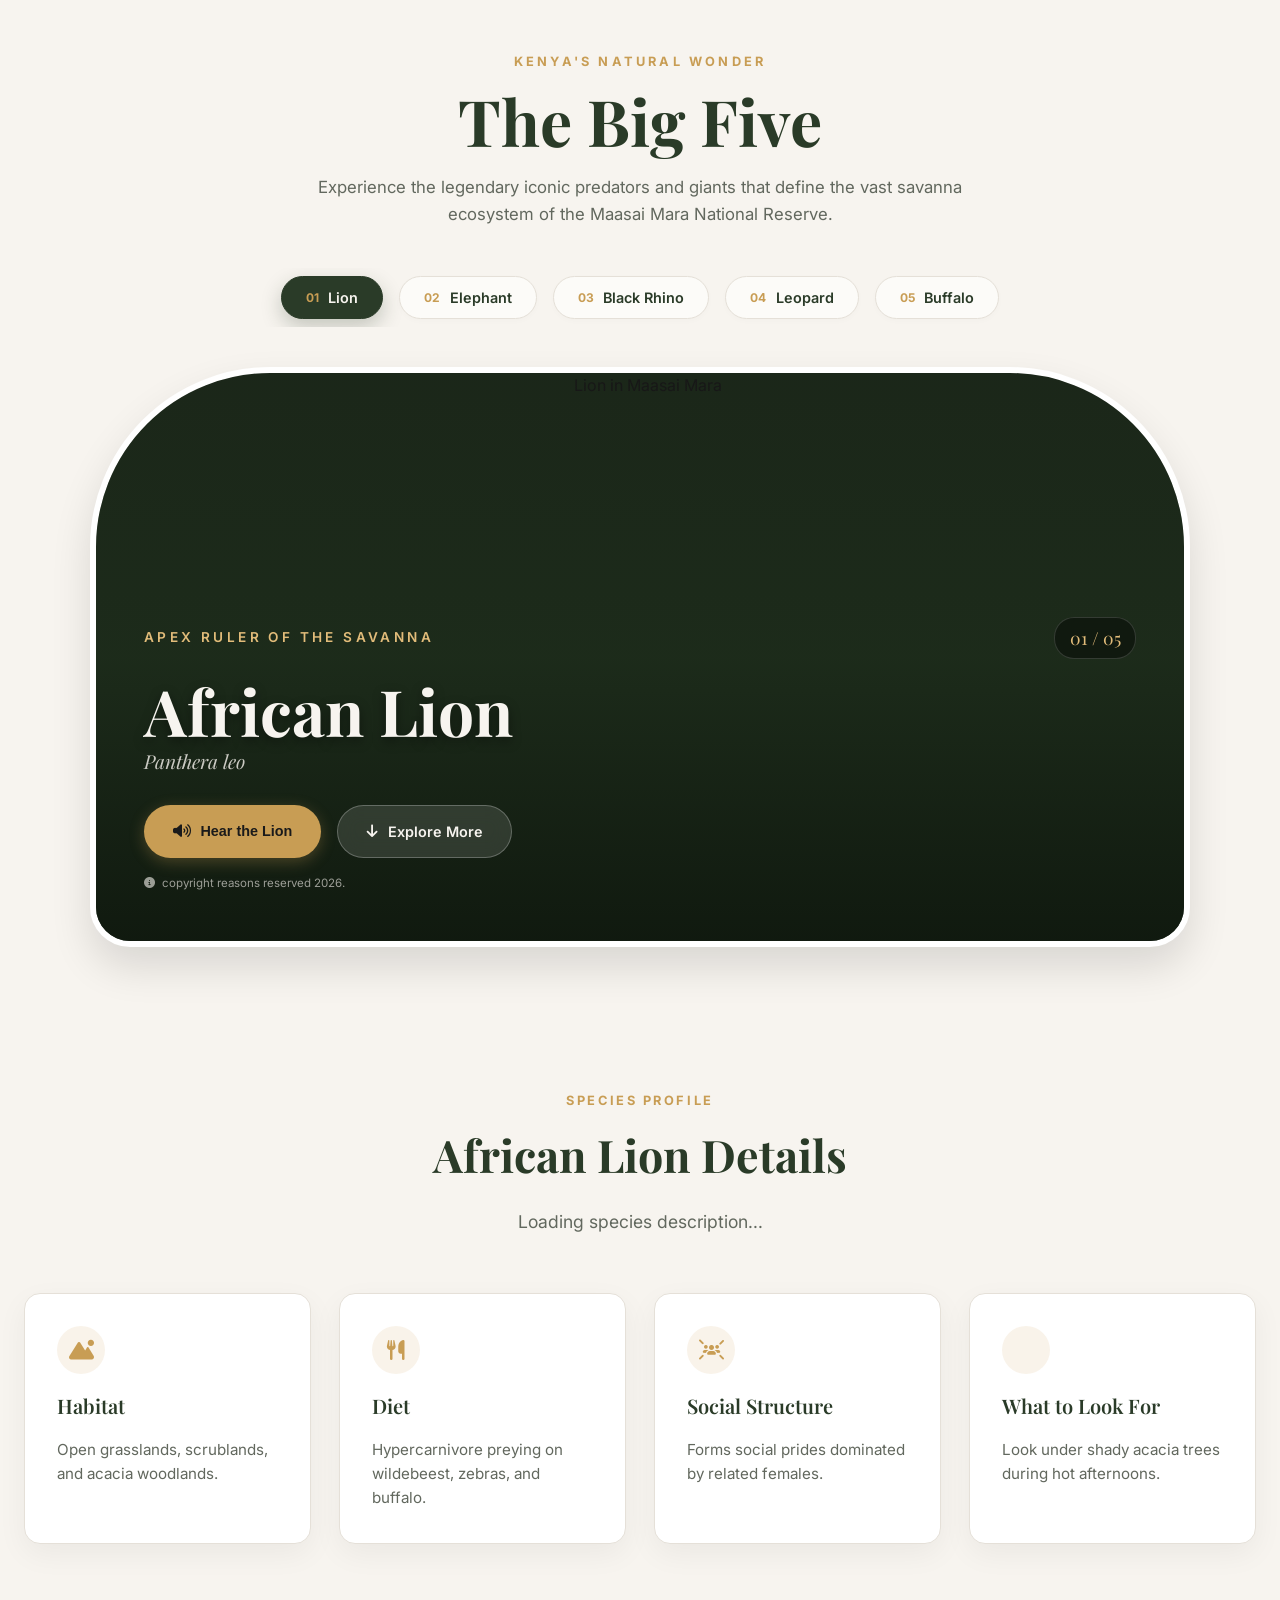
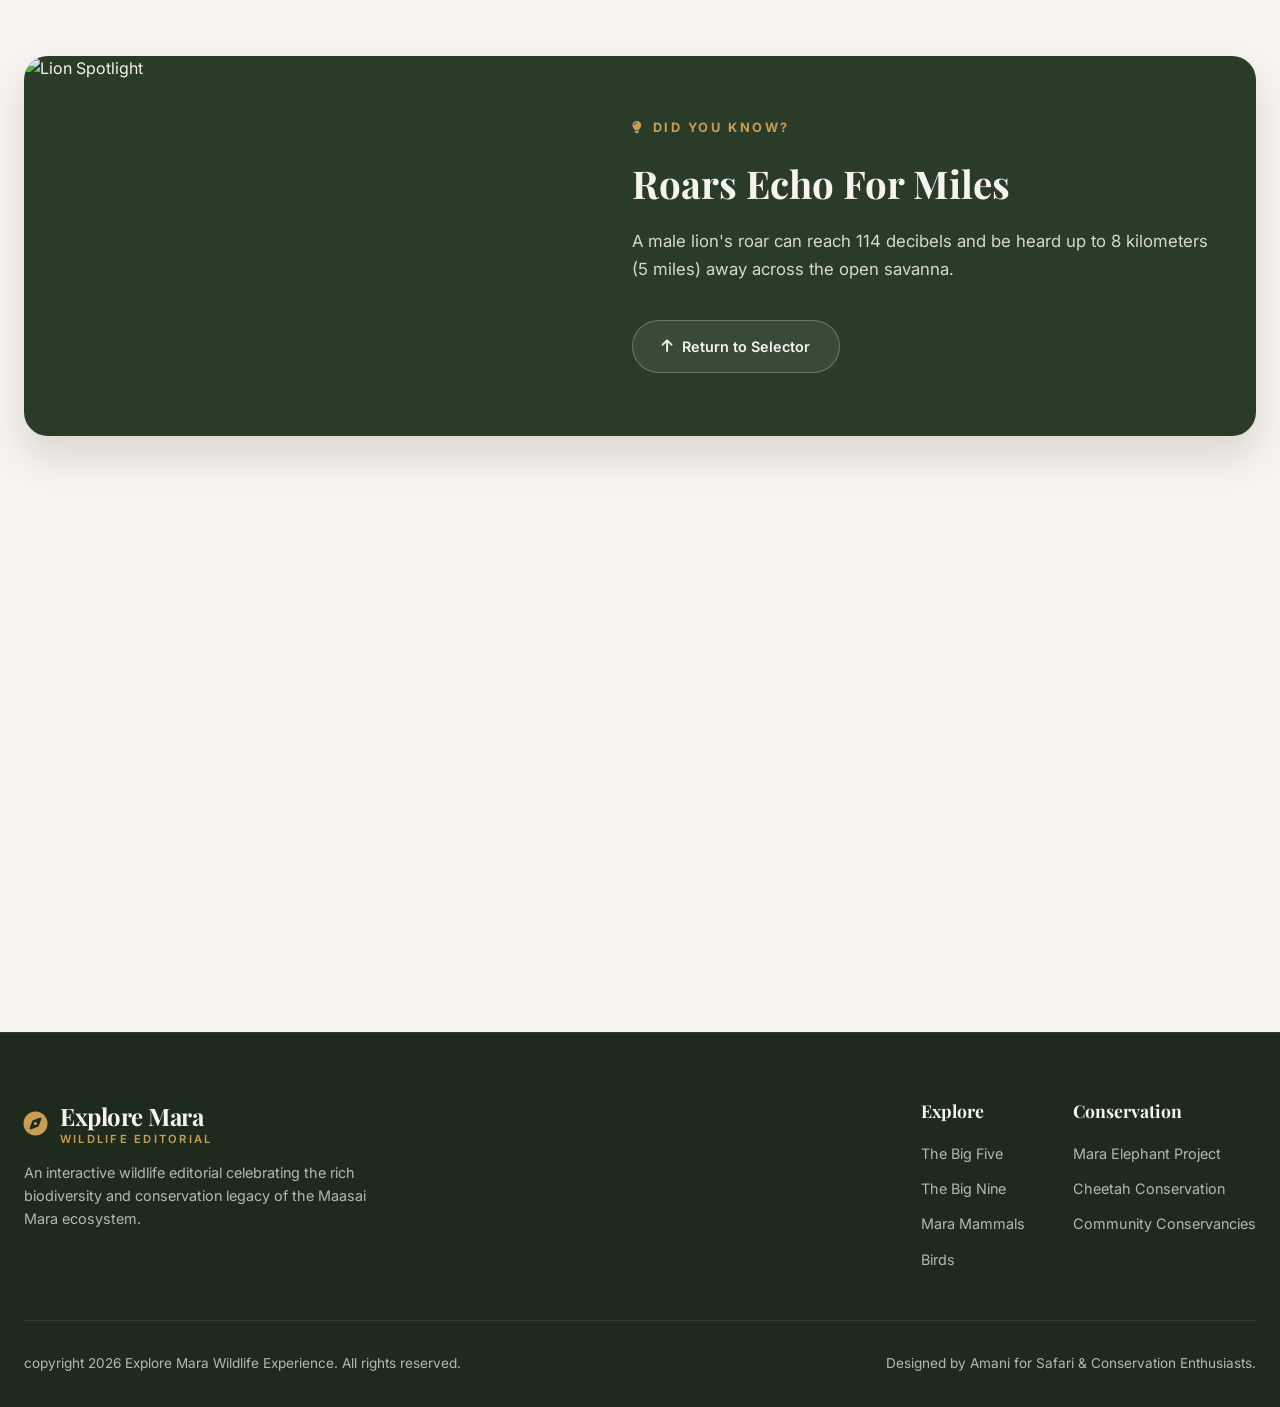
==== big five.html @ 65b4917e "changes applied" ====
<!DOCTYPE html>
<html lang="en">
<head>
    <meta charset="UTF-8">
    <meta name="viewport" content="width=device-width, initial-scale=1.0">
    <title>Explore Mara — The Big Five Wildlife Experience</title>

    <link rel="preconnect" href="https://fonts.googleapis.com">
    <link rel="preconnect" href="https://fonts.gstatic.com" crossorigin>
    <link href="https://fonts.googleapis.com/css2?family=Inter:wght@300;400;500;600;700&family=Playfair+Display:ital,wght@0,400;0,600;0,700;1,400&display=swap" rel="stylesheet">
    <link rel="stylesheet" href="https://cdnjs.cloudflare.com/ajax/libs/font-awesome/6.4.0/css/all.min.css">
    <link rel="stylesheet" href="style.css">
   <link rel="icon" type="image/png" href="favicon-32x32.png">
</head>
<body>

    <!-- Mobile Navigation Drawer -->
    <div class="drawer-overlay" id="drawerOverlay"></div>
    <div class="mobile-drawer" id="mobileDrawer">
        <button class="drawer-close" id="drawerClose" aria-label="Close menu">
            <i class="fa-solid fa-xmark"></i>
        </button>
        <ul class="drawer-menu">
            <li><a href="#" class="drawer-link active">Big Five</a></li>
            <li><a href="#" class="drawer-link">Big Nine</a></li>
            <li><a href="#" class="drawer-link">Mammals</a></li>
            <li><a href="#" class="drawer-link">Birds</a></li>
        </ul>
    </div>

    <main>
        <section class="hero-section">
            <div class="hero-header">
                <span class="hero-subtitle-tag">Kenya's Natural Wonder</span>
                <h1 class="hero-title">The Big Five</h1>
                <p class="hero-description">Experience the legendary iconic predators and giants that define the vast savanna ecosystem of the Maasai Mara National Reserve.</p>
            </div>

            <!-- 5 Clickable Animal Selector Tabs -->
            <div class="tabs-wrapper">
                <div class="animal-tabs" id="animalTabsContainer">
                    <button class="tab-btn active" data-animal="lion">
                        <span class="tab-num">01</span> Lion
                    </button>
                    <button class="tab-btn" data-animal="elephant">
                        <span class="tab-num">02</span> Elephant
                    </button>
                    <button class="tab-btn" data-animal="rhino">
                        <span class="tab-num">03</span> Black Rhino
                    </button>
                    <button class="tab-btn" data-animal="leopard">
                        <span class="tab-num">04</span> Leopard
                    </button>
                    <button class="tab-btn" data-animal="buffalo">
                        <span class="tab-num">05</span> Buffalo
                    </button>
                </div>
            </div>

            <!-- Central Organic Safari Viewing Oval Window -->
            <div class="display-stage">
                <img id="displayBg" class="display-bg" src="https://unsplash.com/photos/brown-lion-on-green-grass-field-UxHol6SwLyM" alt="Lion in Maasai Mara">
                <div class="display-overlay"></div>
                
                <div class="display-content">
                    <div class="display-meta">
                        <span id="displayTagline" class="display-tagline">Apex Ruler of the Savanna</span>
                        <span id="displayCounter" class="display-counter">01 / 05</span>
                    </div>

                    <div class="display-title-group">
                        <h2 id="displayCommonName" class="display-common-name">African Lion</h2>
                        <span id="displayScientificName" class="display-scientific-name">Panthera leo</span>
                    </div>

                    <div class="display-actions">
                        <button id="audioBtn" class="btn-primary">
                            <i class="fa-solid fa-volume-high"></i> <span id="audioBtnText">Hear the Lion</span>
                        </button>
                        <a href="#animalDetails" class="btn-secondary">
                            <i class="fa-solid fa-arrow-down"></i> Explore More
                        </a>
                    </div>
                    
                    <div class="audio-demo-notice">
                        <i class="fa-solid fa-circle-info"></i>
                        <span>copyright reasons reserved 2026.</span>
                    </div>
                </div>
            </div>
        </section>

        <section id="animalDetails" class="details-section">
            <div class="section-header">
                <span class="section-tag">Species Profile</span>
                <h2 id="detailsTitle" class="section-title">African Lion Details</h2>
                <p id="detailsDesc" class="details-lead">Loading species description...</p>
            </div>

            <div class="fact-grid">
                <!-- Fact 1: Habitat -->
                <div class="fact-card">
                    <div class="fact-icon-wrapper">
                        <i class="fa-solid fa-mountain-sun"></i>
                    </div>
                    <h3 class="fact-card-title">Habitat</h3>
                    <p id="factHabitat" class="fact-card-body">Open grasslands, scrublands, and acacia woodlands.</p>
                </div>

                <!-- Fact 2: Diet -->
                <div class="fact-card">
                    <div class="fact-icon-wrapper">
                        <i class="fa-solid fa-utensils"></i>
                    </div>
                    <h3 class="fact-card-title">Diet</h3>
                    <p id="factDiet" class="fact-card-body">Hypercarnivore preying on wildebeest, zebras, and buffalo.</p>
                </div>

                <!-- Fact 3: Social Behaviour -->
                <div class="fact-card">
                    <div class="fact-icon-wrapper">
                        <i class="fa-solid fa-users-rays"></i>
                    </div>
                    <h3 class="fact-card-title">Social Structure</h3>
                    <p id="factSocial" class="fact-card-body">Forms social prides dominated by related females.</p>
                </div>

                <!-- Fact 4: What to Look For -->
                <div class="fact-card">
                    <div class="fact-icon-wrapper">
                        <i class="fa-solid fa-binocular"></i>
                    </div>
                    <h3 class="fact-card-title">What to Look For</h3>
                    <p id="factLookFor" class="fact-card-body">Look under shady acacia trees during hot afternoons.</p>
                </div>
            </div>
        </section>

        <section class="spotlight-section">
            <div class="spotlight-card">
                <div class="spotlight-image-wrapper">
                    <img id="spotlightImg" class="spotlight-image" src="https://images.unsplash.com/photo-1517849845537-4d257902454a?auto=format&fit=crop&w=800&q=80" alt="Lion Spotlight">
                </div>
                <div class="spotlight-content">
                    <div class="spotlight-badge">
                        <i class="fa-solid fa-lightbulb"></i> Did You Know?
                    </div>
                    <h3 id="spotlightTitle" class="spotlight-title">Roars Echo For Miles</h3>
                    <p id="spotlightText" class="spotlight-text">A male lion's roar can reach 114 decibels and be heard up to 8 kilometers (5 miles) away across the open savanna.</p>
                    <div class="spotlight-action">
                        <a href="#" id="returnToTopBtn" class="btn-secondary" style="background: rgba(255,255,255,0.08);">
                            <i class="fa-solid fa-arrow-up"></i> Return to Selector
                        </a>
                    </div>
                </div>
            </div>
        </section>
    </main>
<!-- The container where Google Maps will render -->
<div id="map" style="height: 500px; width: 100%;"></div>
<script async defer src="https://maps.googleapis.com/maps/api/js?key=AIzaSyD73f-6iYYKRLdZInnOhiRCA-BJ1xdMJ6M&callback=initMap"></script>
    <footer class="site-footer">
        <div class="footer-container">
            <div class="footer-top">
                <div class="footer-brand">
                    <a href="#" class="brand-logo">
                        <i class="fa-solid fa-compass"></i>
                        <div>
                            <span class="brand-name">Explore Mara</span>
                            <span class="brand-tag">Wildlife Editorial</span>
                        </div>
                    </a>
                    <p class="footer-tagline">An interactive wildlife editorial celebrating the rich biodiversity and conservation legacy of the Maasai Mara ecosystem.</p>
                </div>

                <div class="footer-links">
                    <div>
                        <h4 class="footer-group-title">Explore</h4>
                        <ul class="footer-list">
                            <li><a href="index.html">The Big Five</a></li>
                            <li><a href="big_nine.html">The Big Nine</a></li>
                            <li><a href="mammals.html">Mara Mammals</a></li>
                            <li><a href="birds.html">Birds</a></li>
                        </ul>
                    </div>
                    <div>
                        <h4 class="footer-group-title">Conservation</h4>
                        <ul class="footer-list">
                            <li><a href="#">Mara Elephant Project</a></li>
                            <li><a href="#">Cheetah Conservation</a></li>
                            <li><a href="#">Community Conservancies</a></li>
                        </ul>
                    </div>
                </div>
            </div>

            <div class="footer-bottom">
                <p>copyright 2026 Explore Mara Wildlife Experience. All rights reserved.</p>
                <p>Designed by Amani for Safari & Conservation Enthusiasts.</p>
            </div>
        </div>
    </footer>
<script src="index.js"></script>
</body>
</html>
---- style.css ----
:root {
            --color-cream: #F7F4EF;
            --color-cream-light: #FCFBF8;
            --color-forest: #2A3B28;
            --color-forest-dark: #1E2B1C;
            --color-gold: #C89D54;
            --color-gold-light: #E2BC7A;
            --color-charcoal: #1A1A1A;
            --color-muted: #62685E;
            --color-card-bg: #FFFFFF;
            --color-border: #E5E0D8;
            
            --font-serif: 'Playfair Display', Georgia, serif;
            --font-sans: 'Inter', -apple-system, BlinkMacSystemFont, "Segoe UI", Roboto, sans-serif;
            
            --transition-smooth: all 0.4s cubic-bezier(0.16, 1, 0.3, 1);
            --transition-fast: all 0.2s ease;
            --shadow-subtle: 0 10px 30px rgba(26, 26, 26, 0.05);
            --shadow-elevated: 0 20px 40px rgba(0, 0, 0, 0.12);
            --radius-organic: 180px 180px 40px 40px;
            --radius-card: 16px;
        }

        * {
            box-sizing: border-box;
            margin: 0;
            padding: 0;
        }

        html {
            scroll-behavior: smooth;
        }

        body {
            background-color: var(--color-cream);
            color: var(--color-charcoal);
            font-family: var(--font-sans);
            line-height: 1.6;
            -webkit-font-smoothing: antialiased;
            overflow-x: hidden;
        }

        .site-header {
            position: sticky;
            top: 0;
            z-index: 1000;
            background-color: rgba(247, 244, 239, 0.92);
            backdrop-filter: blur(12px);
            border-bottom: 1px solid var(--color-border);
            padding: 1.25rem 2rem;
            transition: var(--transition-fast);
        }

        .nav-container {
            max-width: 1280px;
            margin: 0 auto;
            display: flex;
            justify-content: space-between;
            align-items: center;
        }

        .brand-logo {
            display: flex;
            align-items: center;
            gap: 0.75rem;
            text-decoration: none;
            color: var(--color-forest);
        }

        .brand-logo i {
            font-size: 1.5rem;
            color: var(--color-gold);
        }

        .brand-name {
            font-family: var(--font-serif);
            font-size: 1.5rem;
            font-weight: 700;
            letter-spacing: -0.02em;
        }

        .brand-tag {
            font-size: 0.7rem;
            text-transform: uppercase;
            letter-spacing: 0.2em;
            color: var(--color-gold);
            font-weight: 600;
            display: block;
            margin-top: -4px;
        }

        .nav-menu {
            display: flex;
            list-style: none;
            gap: 2.5rem;
            align-items: center;
        }

        .nav-link {
            text-decoration: none;
            color: var(--color-forest);
            font-size: 0.95rem;
            font-weight: 500;
            position: relative;
            padding: 0.5rem 0;
            transition: var(--transition-fast);
        }

        .nav-link::after {
            content: '';
            position: absolute;
            bottom: 0;
            left: 0;
            width: 0%;
            height: 2px;
            background-color: var(--color-gold);
            transition: var(--transition-fast);
        }

        .nav-link:hover::after,
        .nav-link.active::after {
            width: 100%;
        }

        .nav-link.active {
            color: var(--color-gold);
            font-weight: 600;
        }

        .hamburger-btn {
            display: none;
            background: none;
            border: none;
            font-size: 1.5rem;
            color: var(--color-forest);
            cursor: pointer;
            padding: 0.5rem;
        }

        .mobile-drawer {
            position: fixed;
            top: 0;
            right: -100%;
            width: 80%;
            max-width: 360px;
            height: 100vh;
            background-color: var(--color-forest);
            color: var(--color-cream);
            z-index: 2000;
            padding: 3rem 2rem;
            display: flex;
            flex-direction: column;
            gap: 2rem;
            box-shadow: -10px 0 30px rgba(0,0,0,0.3);
            transition: right 0.4s cubic-bezier(0.16, 1, 0.3, 1);
        }

        .mobile-drawer.open {
            right: 0;
        }

        .drawer-overlay {
            position: fixed;
            inset: 0;
            background-color: rgba(0,0,0,0.5);
            z-index: 1999;
            opacity: 0;
            pointer-events: none;
            transition: var(--transition-fast);
        }

        .drawer-overlay.active {
            opacity: 1;
            pointer-events: auto;
        }

        .drawer-close {
            align-self: flex-end;
            background: none;
            border: none;
            color: var(--color-cream);
            font-size: 1.5rem;
            cursor: pointer;
        }

        .drawer-menu {
            list-style: none;
            display: flex;
            flex-direction: column;
            gap: 1.5rem;
        }

        .drawer-link {
            text-decoration: none;
            color: var(--color-cream);
            font-size: 1.25rem;
            font-family: var(--font-serif);
        }

        .drawer-link.active {
            color: var(--color-gold);
        }

        .hero-section {
            padding: 3rem 1.5rem 4rem;
            max-width: 1280px;
            margin: 0 auto;
            text-align: center;
        }

        .hero-header {
            margin-bottom: 2.5rem;
        }

        .hero-subtitle-tag {
            display: inline-block;
            font-size: 0.8rem;
            text-transform: uppercase;
            letter-spacing: 0.25em;
            color: var(--color-gold);
            font-weight: 700;
            margin-bottom: 0.75rem;
        }

        .hero-title {
            font-family: var(--font-serif);
            font-size: clamp(2.5rem, 5vw, 4rem);
            color: var(--color-forest);
            line-height: 1.15;
            margin-bottom: 1rem;
        }

        .hero-description {
            max-width: 650px;
            margin: 0 auto;
            color: var(--color-muted);
            font-size: 1.05rem;
        }

        /* Animal Selection Tabs */
        .tabs-wrapper {
            margin-bottom: 2.5rem;
            overflow-x: auto;
            scrollbar-width: none;
            padding: 0.5rem 0;
        }

        .tabs-wrapper::-webkit-scrollbar {
            display: none;
        }

        .animal-tabs {
            display: flex;
            justify-content: center;
            gap: 1rem;
            min-width: max-content;
            margin: 0 auto;
            padding: 0 1rem;
        }

        .tab-btn {
            background: var(--color-cream-light);
            border: 1px solid var(--color-border);
            padding: 0.75rem 1.5rem;
            border-radius: 50px;
            font-family: var(--font-sans);
            font-size: 0.9rem;
            font-weight: 600;
            color: var(--color-forest);
            cursor: pointer;
            display: flex;
            align-items: center;
            gap: 0.6rem;
            transition: var(--transition-smooth);
            box-shadow: 0 2px 6px rgba(0,0,0,0.02);
        }

        .tab-btn .tab-num {
            font-size: 0.75rem;
            color: var(--color-gold);
            font-weight: 700;
        }

        .tab-btn:hover {
            border-color: var(--color-gold);
            transform: translateY(-2px);
        }

        .tab-btn.active {
            background-color: var(--color-forest);
            color: var(--color-cream);
            border-color: var(--color-forest);
            box-shadow: 0 8px 20px rgba(42, 59, 40, 0.25);
        }

        .tab-btn.active .tab-num {
            color: var(--color-gold);
        }

        .display-stage {
            position: relative;
            width: 100%;
            max-width: 1100px;
            height: 580px;
            margin: 0 auto;
            border-radius: var(--radius-organic);
            overflow: hidden;
            box-shadow: var(--shadow-elevated);
            border: 6px solid #FFFFFF;
            background-color: var(--color-forest-dark);
        }

        .display-bg {
            position: absolute;
            inset: 0;
            width: 100%;
            height: 100%;
            object-fit: cover;
            object-position: center;
            transition: opacity 0.8s ease, transform 1.2s cubic-bezier(0.16, 1, 0.3, 1);
            opacity: 1;
            transform: scale(1);
        }

        .display-bg.fading {
            opacity: 0;
            transform: scale(1.05);
        }

        .display-overlay {
            position: absolute;
            inset: 0;
            background: linear-gradient(
                180deg, 
                rgba(0, 0, 0, 0.1) 0%, 
                rgba(26, 43, 24, 0.4) 50%, 
                rgba(15, 24, 14, 0.92) 100%
            );
        }

        .display-content {
            position: absolute;
            bottom: 0;
            left: 0;
            right: 0;
            padding: 3.5rem 3rem 3rem;
            color: var(--color-cream);
            text-align: left;
            display: flex;
            flex-direction: column;
            gap: 1.25rem;
            z-index: 10;
        }

        .display-meta {
            display: flex;
            align-items: center;
            justify-content: space-between;
        }

        .display-tagline {
            font-size: 0.85rem;
            text-transform: uppercase;
            letter-spacing: 0.25em;
            color: var(--color-gold-light);
            font-weight: 600;
        }

        .display-counter {
            font-family: var(--font-serif);
            font-size: 1.1rem;
            color: var(--color-gold-light);
            background: rgba(0,0,0,0.4);
            backdrop-filter: blur(8px);
            padding: 0.35rem 0.9rem;
            border-radius: 20px;
            border: 1px solid rgba(255,255,255,0.15);
        }

        .display-title-group {
            display: flex;
            flex-direction: column;
            gap: 0.2rem;
        }

        .display-common-name {
            font-family: var(--font-serif);
            font-size: clamp(2.5rem, 5vw, 4rem);
            line-height: 1;
            font-weight: 700;
            text-shadow: 0 4px 12px rgba(0,0,0,0.4);
        }

        .display-scientific-name {
            font-family: var(--font-serif);
            font-style: italic;
            font-size: 1.2rem;
            color: rgba(247, 244, 239, 0.8);
            font-weight: 400;
        }

        .display-actions {
            display: flex;
            gap: 1rem;
            flex-wrap: wrap;
            margin-top: 0.5rem;
        }

        .btn-primary {
            background-color: var(--color-gold);
            color: var(--color-charcoal);
            border: none;
            padding: 0.9rem 1.8rem;
            border-radius: 50px;
            font-size: 0.9rem;
            font-weight: 600;
            cursor: pointer;
            display: inline-flex;
            align-items: center;
            gap: 0.6rem;
            transition: var(--transition-smooth);
            text-decoration: none;
            box-shadow: 0 4px 15px rgba(200, 157, 84, 0.3);
        }

        .btn-primary:hover {
            background-color: var(--color-gold-light);
            transform: translateY(-2px);
            box-shadow: 0 8px 25px rgba(200, 157, 84, 0.4);
        }

        .btn-secondary {
            background: rgba(255, 255, 255, 0.12);
            color: var(--color-cream);
            border: 1px solid rgba(255, 255, 255, 0.25);
            backdrop-filter: blur(10px);
            padding: 0.9rem 1.8rem;
            border-radius: 50px;
            font-size: 0.9rem;
            font-weight: 600;
            cursor: pointer;
            display: inline-flex;
            align-items: center;
            gap: 0.6rem;
            transition: var(--transition-smooth);
            text-decoration: none;
        }

        .btn-secondary:hover {
            background: rgba(255, 255, 255, 0.25);
            transform: translateY(-2px);
        }

        .audio-demo-notice {
            font-size: 0.72rem;
            color: rgba(247, 244, 239, 0.6);
            display: flex;
            align-items: center;
            gap: 0.4rem;
            margin-top: -0.25rem;
        }

        .details-section {
            padding: 5rem 1.5rem;
            max-width: 1280px;
            margin: 0 auto;
        }

        .section-header {
            text-align: center;
            margin-bottom: 3.5rem;
        }

        .section-tag {
            font-size: 0.8rem;
            text-transform: uppercase;
            letter-spacing: 0.2em;
            color: var(--color-gold);
            font-weight: 700;
            display: block;
            margin-bottom: 0.5rem;
        }

        .section-title {
            font-family: var(--font-serif);
            font-size: clamp(2rem, 3.5vw, 3rem);
            color: var(--color-forest);
        }

        .details-lead {
            max-width: 800px;
            margin: 1rem auto 0;
            font-size: 1.1rem;
            color: var(--color-muted);
            text-align: center;
            line-height: 1.7;
        }

        .fact-grid {
            display: grid;
            grid-template-columns: repeat(auto-fit, minmax(260px, 1fr));
            gap: 1.75rem;
            margin-top: 3rem;
        }

        .fact-card {
            background-color: var(--color-card-bg);
            border: 1px solid var(--color-border);
            border-radius: var(--radius-card);
            padding: 2rem;
            box-shadow: var(--shadow-subtle);
            transition: var(--transition-smooth);
            display: flex;
            flex-direction: column;
            gap: 1rem;
        }

        .fact-card:hover {
            transform: translateY(-5px);
            box-shadow: 0 15px 35px rgba(0,0,0,0.06);
            border-color: var(--color-gold);
        }

        .fact-icon-wrapper {
            width: 48px;
            height: 48px;
            border-radius: 50%;
            background-color: rgba(200, 157, 84, 0.12);
            color: var(--color-gold);
            display: flex;
            align-items: center;
            justify-content: center;
            font-size: 1.25rem;
        }

        .fact-card-title {
            font-family: var(--font-serif);
            font-size: 1.25rem;
            color: var(--color-forest);
            font-weight: 600;
        }

        .fact-card-body {
            color: var(--color-muted);
            font-size: 0.95rem;
            line-height: 1.6;
        }

        .spotlight-section {
            padding: 2rem 1.5rem 6rem;
            max-width: 1280px;
            margin: 0 auto;
        }

        .spotlight-card {
            background-color: var(--color-forest);
            color: var(--color-cream);
            border-radius: 24px;
            overflow: hidden;
            display: grid;
            grid-template-columns: 1fr 1.2fr;
            box-shadow: var(--shadow-elevated);
        }

        .spotlight-image-wrapper {
            position: relative;
            min-height: 380px;
        }

        .spotlight-image {
            width: 100%;
            height: 100%;
            object-fit: cover;
            transition: opacity 0.6s ease;
        }

        .spotlight-content {
            padding: 3.5rem 3rem;
            display: flex;
            flex-direction: column;
            justify-content: center;
            gap: 1.25rem;
        }

        .spotlight-badge {
            display: inline-flex;
            align-items: center;
            gap: 0.5rem;
            font-size: 0.8rem;
            text-transform: uppercase;
            letter-spacing: 0.2em;
            color: var(--color-gold);
            font-weight: 700;
        }

        .spotlight-title {
            font-family: var(--font-serif);
            font-size: clamp(1.75rem, 3vw, 2.5rem);
            line-height: 1.25;
            color: var(--color-cream);
        }

        .spotlight-text {
            color: rgba(247, 244, 239, 0.85);
            font-size: 1.05rem;
            line-height: 1.7;
        }

        .spotlight-action {
            margin-top: 1rem;
        }

        .site-footer {
            background-color: var(--color-forest-dark);
            color: rgba(247, 244, 239, 0.7);
            padding: 4rem 1.5rem 2rem;
            border-top: 1px solid rgba(255,255,255,0.08);
        }

        .footer-container {
            max-width: 1280px;
            margin: 0 auto;
            display: flex;
            flex-direction: column;
            gap: 3rem;
        }

        .footer-top {
            display: flex;
            justify-content: space-between;
            align-items: flex-start;
            flex-wrap: wrap;
            gap: 2rem;
        }

        .footer-brand .brand-name {
            color: var(--color-cream);
        }

        .footer-tagline {
            max-width: 360px;
            margin-top: 0.75rem;
            font-size: 0.9rem;
        }

        .footer-links {
            display: flex;
            gap: 3rem;
            flex-wrap: wrap;
        }

        .footer-group-title {
            color: var(--color-cream);
            font-family: var(--font-serif);
            margin-bottom: 1rem;
            font-size: 1.1rem;
        }

        .footer-list {
            list-style: none;
            display: flex;
            flex-direction: column;
            gap: 0.6rem;
        }

        .footer-list a {
            color: rgba(247, 244, 239, 0.7);
            text-decoration: none;
            font-size: 0.9rem;
            transition: var(--transition-fast);
        }

        .footer-list a:hover {
            color: var(--color-gold);
        }

        .footer-bottom {
            padding-top: 2rem;
            border-top: 1px solid rgba(255,255,255,0.08);
            display: flex;
            justify-content: space-between;
            align-items: center;
            flex-wrap: wrap;
            gap: 1rem;
            font-size: 0.85rem;
        }

        @media (max-width: 992px) {
            .display-stage {
                height: 500px;
            }
            
            .spotlight-card {
                grid-template-columns: 1fr;
            }

            .spotlight-image-wrapper {
                min-height: 280px;
            }

            .spotlight-content {
                padding: 2.5rem 2rem;
            }
        }

        @media (max-width: 768px) {
            .nav-menu {
                display: none;
            }

            .hamburger-btn {
                display: block;
            }

            .display-stage {
                height: 480px;
                border-radius: 40px 40px 24px 24px;
            }

            .display-content {
                padding: 2rem 1.5rem 1.75rem;
            }

            .animal-tabs {
                justify-content: flex-start;
            }

            .display-actions {
                flex-direction: column;
                align-items: stretch;
            }

            .btn-primary, .btn-secondary {
                justify-content: center;
            }
        }
        #map {
      height: 500px;
      width: 100%;
    }
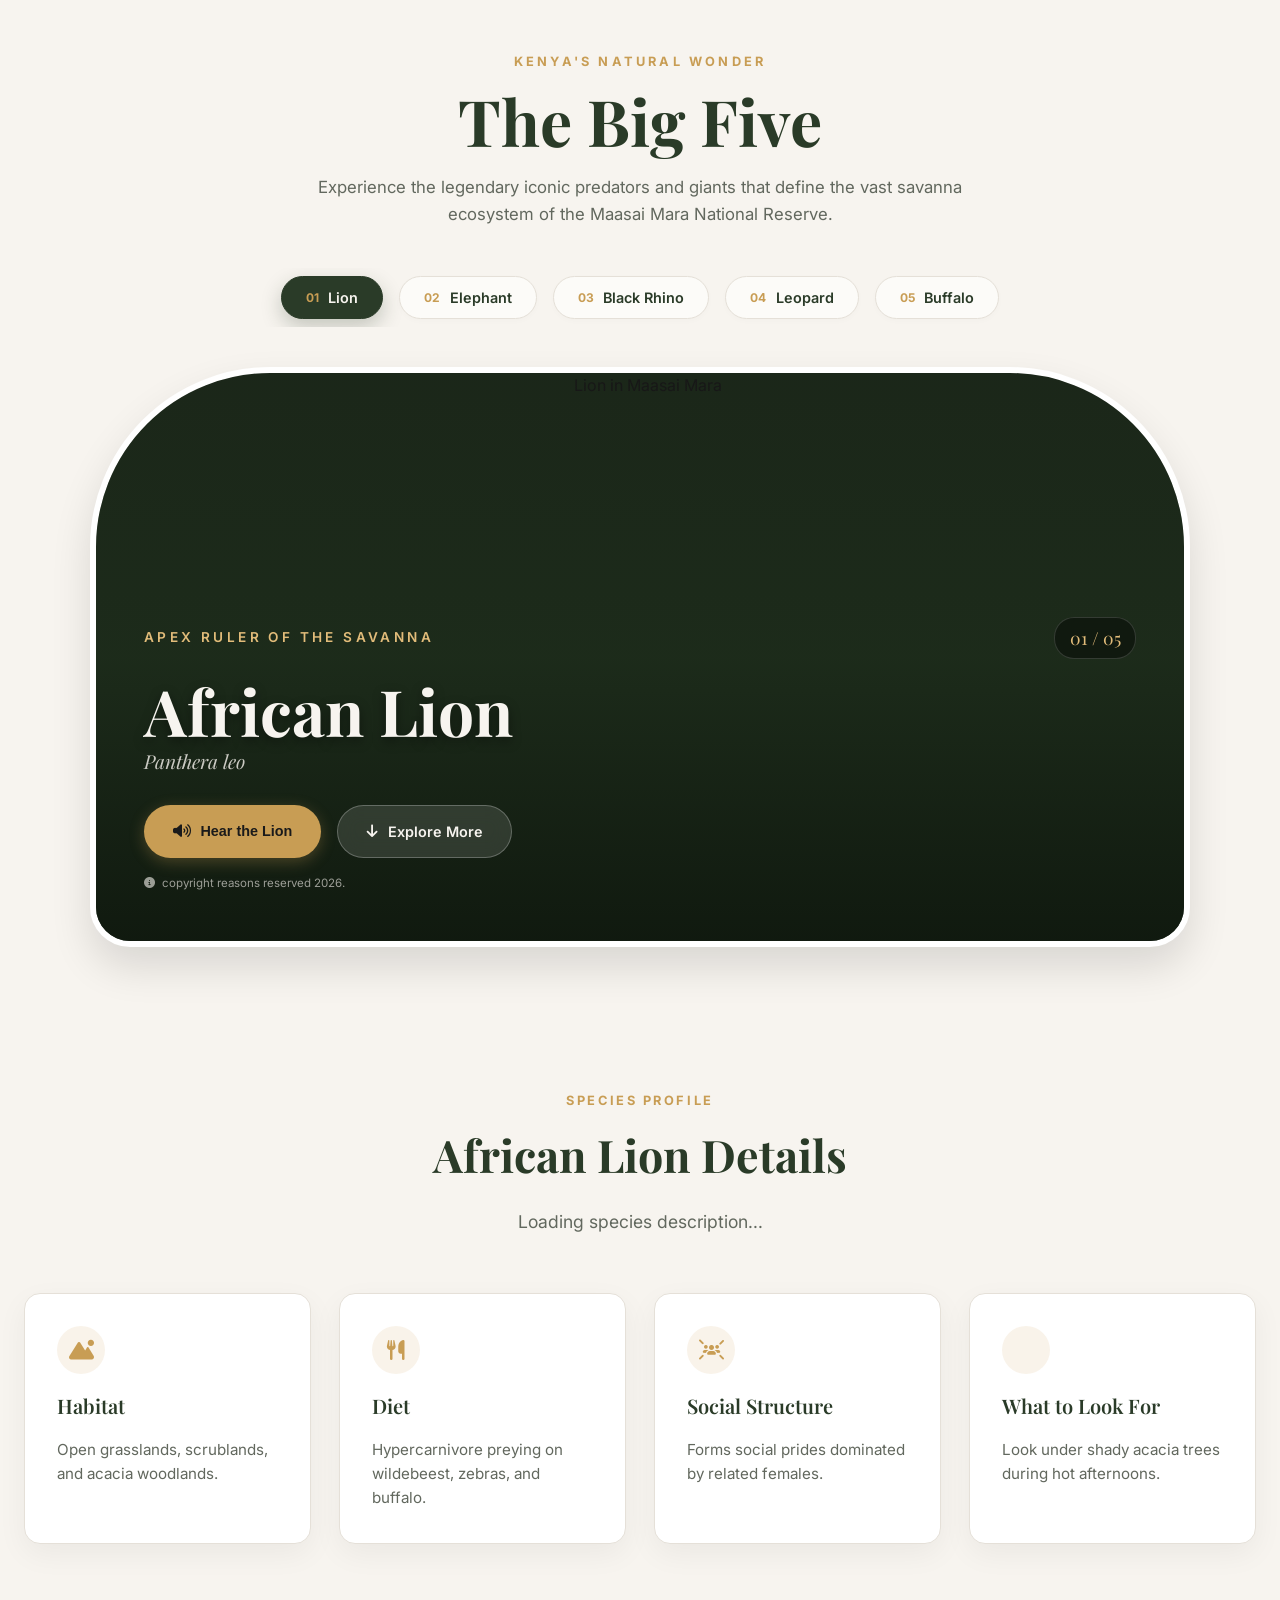
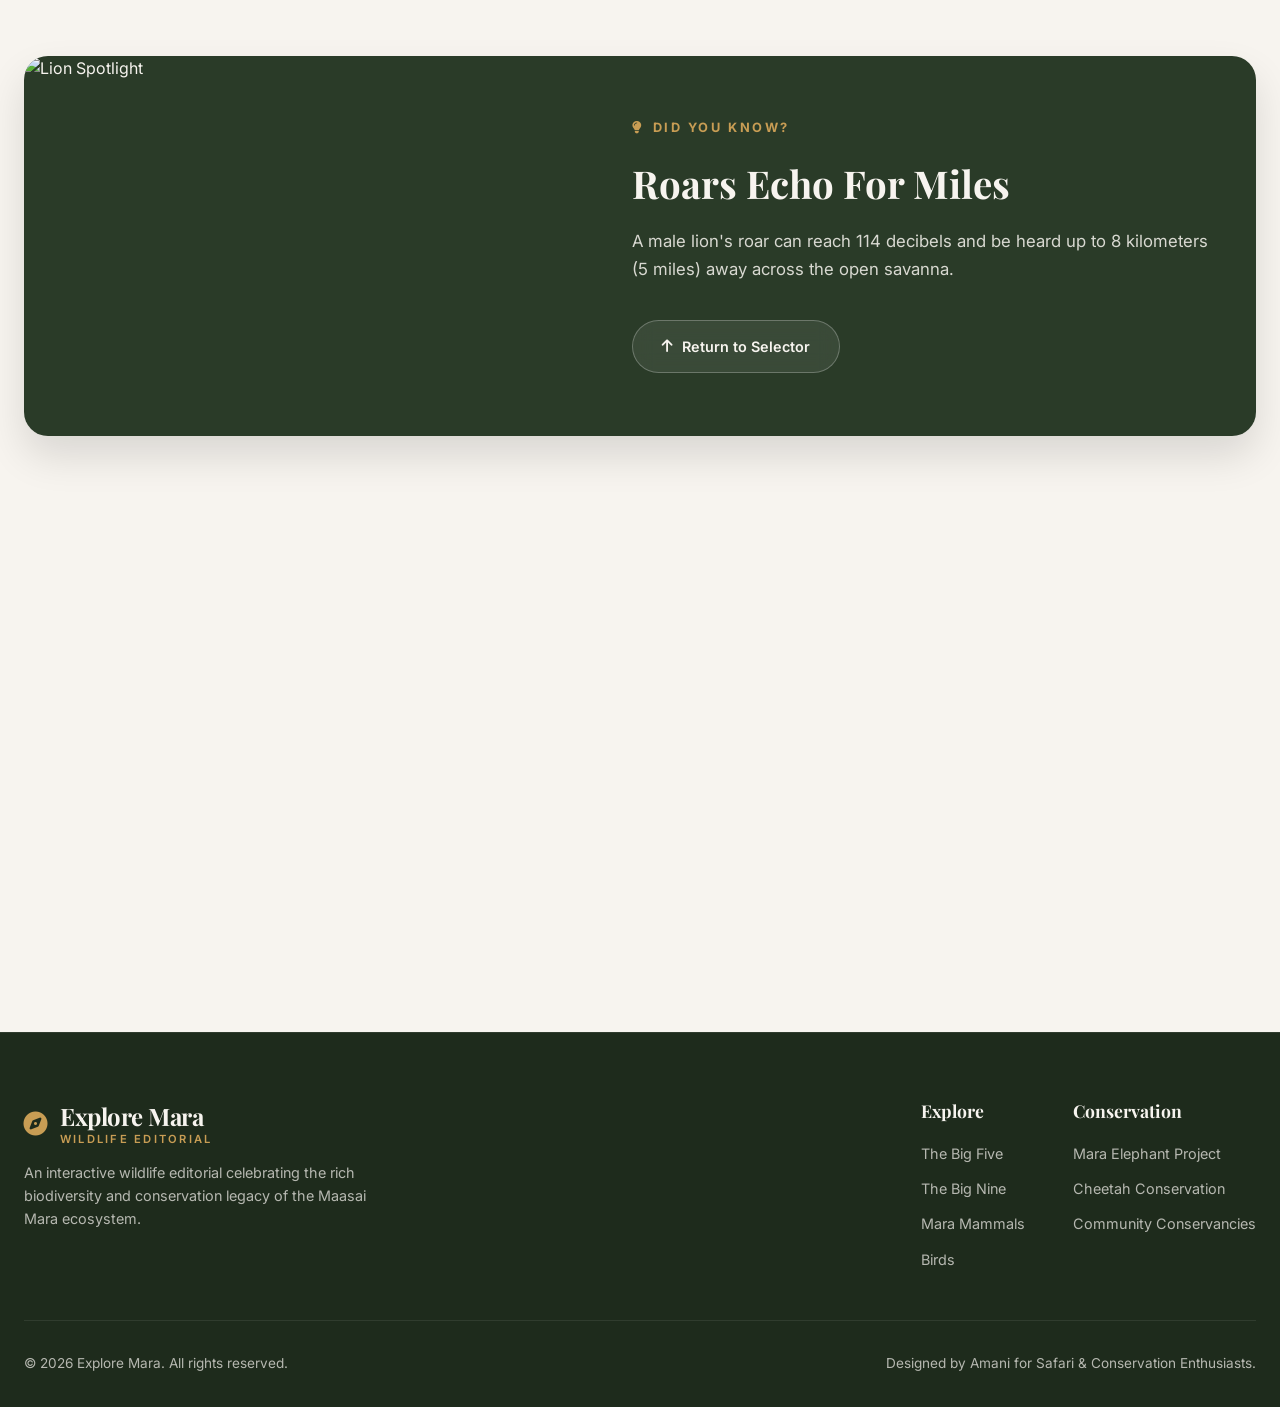
==== commit 78b9b8c7: "changes appliied" ====
--- a/big five.html
+++ b/big five.html
@@ -195,7 +195,7 @@
             </div>
 
             <div class="footer-bottom">
-                <p>copyright 2026 Explore Mara Wildlife Experience. All rights reserved.</p>
+                <p>© 2026 Explore Mara. All rights reserved.</p>
                 <p>Designed by Amani for Safari & Conservation Enthusiasts.</p>
             </div>
         </div>
